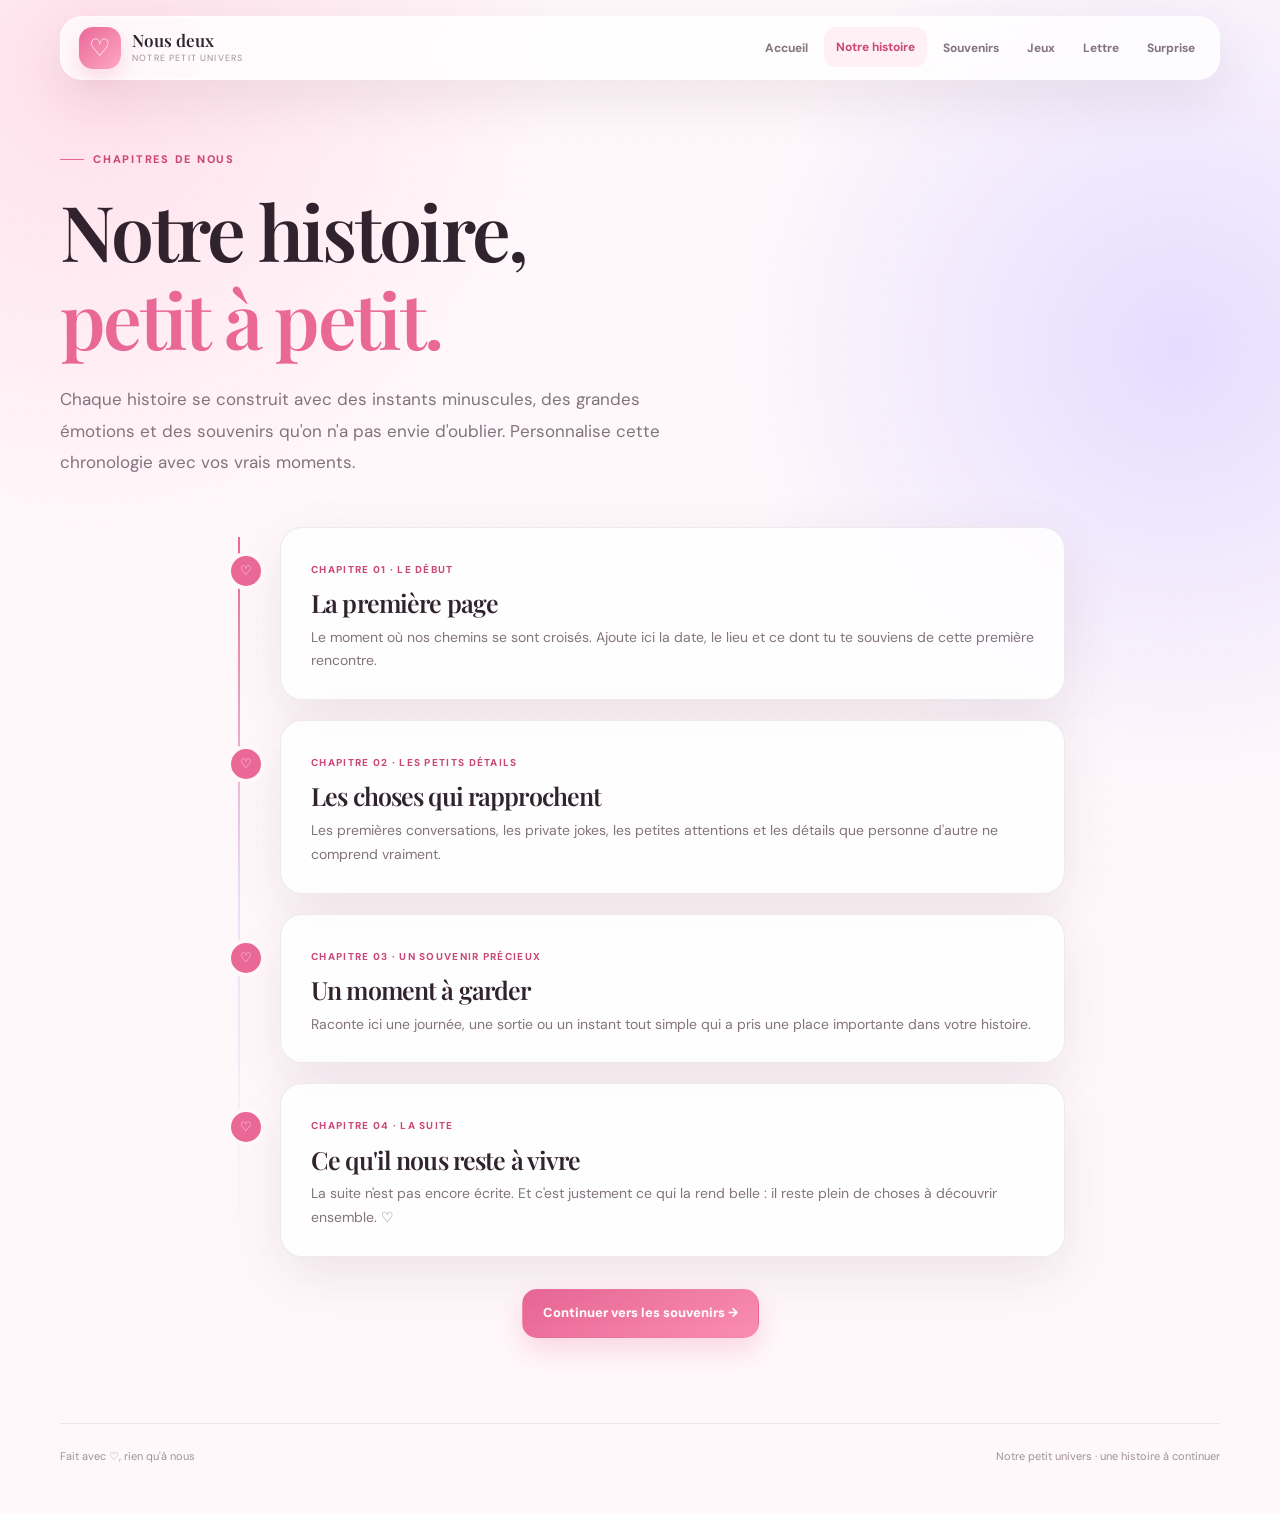
==== histoire.html @ 6bca6dd4 "Add files via upload" ====
<!doctype html><html lang="fr"><head><meta charset="utf-8"><meta name="viewport" content="width=device-width,initial-scale=1"><title>Notre histoire ♡</title><link rel="stylesheet" href="css/style.css"></head><body data-page="histoire"><main class="shell page"><header class="page-heading"><div class="eyebrow">chapitres de nous</div><h1>Notre histoire,<br><em>petit à petit.</em></h1><p class="lead">Chaque histoire se construit avec des instants minuscules, des grandes émotions et des souvenirs qu'on n'a pas envie d'oublier. Personnalise cette chronologie avec vos vrais moments.</p></header><section class="timeline"><article class="timeline-item"><span class="timeline-date">Chapitre 01 · Le début</span><h3>La première page</h3><p>Le moment où nos chemins se sont croisés. Ajoute ici la date, le lieu et ce dont tu te souviens de cette première rencontre.</p></article><article class="timeline-item"><span class="timeline-date">Chapitre 02 · Les petits détails</span><h3>Les choses qui rapprochent</h3><p>Les premières conversations, les private jokes, les petites attentions et les détails que personne d'autre ne comprend vraiment.</p></article><article class="timeline-item"><span class="timeline-date">Chapitre 03 · Un souvenir précieux</span><h3>Un moment à garder</h3><p>Raconte ici une journée, une sortie ou un instant tout simple qui a pris une place importante dans votre histoire.</p></article><article class="timeline-item"><span class="timeline-date">Chapitre 04 · La suite</span><h3>Ce qu'il nous reste à vivre</h3><p>La suite n'est pas encore écrite. Et c'est justement ce qui la rend belle : il reste plein de choses à découvrir ensemble. ♡</p></article></section><div style="text-align:center;margin-top:32px"><a class="btn btn-primary" href="souvenirs.html">Continuer vers les souvenirs →</a></div></main><script src="js/script.js"></script></body></html>
---- css/style.css ----
@import url('https://fonts.googleapis.com/css2?family=DM+Sans:wght@400;500;600;700&family=Playfair+Display:wght@500;600;700&display=swap');

/* =========================
   VARIABLES
========================= */

:root {
    --bg: #fff8fb;
    --ink: #30232d;
    --muted: #82737d;
    --pink: #e96896;
    --deep: #ca4778;
    --rose: #fff0f5;
    --lilac: #eee9ff;
    --line: rgba(48, 35, 45, .09);
    --glass: rgba(255, 255, 255, .78);
    --shadow: 0 18px 55px rgba(88, 49, 70, .10);
    --shadow2: 0 28px 90px rgba(88, 49, 70, .16);
    --r: 26px;
}

/* =========================
   BASE
========================= */

* {
    box-sizing: border-box;
    margin: 0;
    padding: 0;
}

html {
    scroll-behavior: smooth;
    scroll-padding-top: 110px;
}

body {
    min-height: 100vh;
    font: 16px/1.7 "DM Sans", sans-serif;
    color: var(--ink);
    background:
        radial-gradient(circle at 7% 5%, #ffe0eb 0, transparent 25%),
        radial-gradient(circle at 92% 23%, #e5ddff 0, transparent 27%),
        var(--bg);
    overflow-x: hidden;
}

body::before {
    content: "";
    position: fixed;
    inset: 0;
    pointer-events: none;
    opacity: .23;
    z-index: -1;
    background-image: radial-gradient(#e7a8bf .7px, transparent .7px);
    background-size: 19px 19px;
}

a {
    color: inherit;
    text-decoration: none;
}

button,
input {
    font: inherit;
}

button {
    cursor: pointer;
}

img {
    display: block;
    max-width: 100%;
}

::selection {
    background: var(--pink);
    color: white;
}

.shell {
    width: min(1160px, calc(100% - 40px));
    margin-inline: auto;
}

/* =========================
   HEADER ET NAVIGATION
========================= */

.site-header {
    position: fixed;
    z-index: 100;
    top: 16px;
    left: 50%;
    transform: translateX(-50%);
    width: min(1160px, calc(100% - 32px));
    display: flex;
    align-items: center;
    justify-content: space-between;
    gap: 15px;
    padding: 10px 12px 10px 18px;
    border: 1px solid #ffffffd9;
    border-radius: 22px;
    background: rgba(255, 255, 255, .78);
    backdrop-filter: blur(20px);
    box-shadow: var(--shadow);
    animation: drop .7s ease both;
}

.logo {
    display: flex;
    align-items: center;
    gap: 11px;
    flex-shrink: 0;
}

.logo-icon {
    width: 42px;
    height: 42px;
    display: grid;
    place-items: center;
    border-radius: 14px;
    color: white;
    background: linear-gradient(135deg, var(--pink), #ffa8c5);
    font-size: 24px;
    box-shadow: 0 9px 22px #e9689638;
}

.logo-text strong {
    display: block;
    font: 600 17px "Playfair Display", serif;
}

.logo-text small {
    display: block;
    color: #a18f99;
    font-size: 9px;
    letter-spacing: .13em;
    text-transform: uppercase;
}

.navigation {
    display: flex;
    align-items: center;
    gap: 4px;
}

.navigation a {
    padding: 10px 12px;
    border-radius: 12px;
    color: var(--muted);
    font-size: 12px;
    font-weight: 700;
    transition: .25s;
}

.navigation a:hover,
.navigation a.active {
    color: var(--deep);
    background: var(--rose);
    transform: translateY(-1px);
}

.menu-button {
    display: none;
    width: 42px;
    height: 42px;
    border: 0;
    border-radius: 13px;
    background: #f9edf2;
}

.menu-button span {
    display: block;
    width: 18px;
    height: 2px;
    margin: 4px auto;
    background: var(--ink);
    border-radius: 4px;
}

/* =========================
   STRUCTURE DES PAGES
========================= */

.page {
    min-height: calc(100vh - 100px);
    padding: 150px 0 85px;
}

.eyebrow {
    display: flex;
    align-items: center;
    gap: 9px;
    margin-bottom: 17px;
    color: var(--deep);
    font-size: 11px;
    font-weight: 800;
    letter-spacing: .16em;
    text-transform: uppercase;
}

.eyebrow::before {
    content: "";
    width: 24px;
    height: 1px;
    background: var(--pink);
}

h1,
h2,
h3 {
    font-family: "Playfair Display", serif;
    font-weight: 600;
    letter-spacing: -.035em;
    line-height: 1.15;
}

h1 {
    font-size: clamp(45px, 6vw, 78px);
}

h2 {
    font-size: clamp(34px, 4vw, 54px);
}

h3 {
    font-size: 25px;
}

em,
.accent {
    color: var(--pink);
    font-style: normal;
}

.lead {
    max-width: 650px;
    margin-top: 22px;
    color: var(--muted);
    font-size: 17px;
    line-height: 1.85;
}

.page-heading {
    max-width: 760px;
    margin-bottom: 48px;
}

/* =========================
   BOUTONS
========================= */

.btn {
    display: inline-flex;
    align-items: center;
    justify-content: center;
    gap: 10px;
    min-height: 49px;
    padding: 0 20px;
    border: 1px solid transparent;
    border-radius: 15px;
    font-size: 13px;
    font-weight: 800;
    transition: transform .25s, box-shadow .25s, background .25s;
}

.btn:hover {
    transform: translateY(-3px);
}

.btn-primary {
    color: white;
    background: linear-gradient(135deg, var(--pink), #fa8db1);
    box-shadow: 0 12px 27px #e968963d;
}

.btn-primary:hover {
    box-shadow: 0 16px 34px #e9689655;
}

.btn-light {
    background: white;
    border-color: var(--line);
    box-shadow: var(--shadow);
}

.btn-soft {
    color: var(--deep);
    background: var(--rose);
}

/* =========================
   PAGE D'ACCUEIL
========================= */

.hero {
    display: grid;
    grid-template-columns: 1.03fr .97fr;
    align-items: center;
    gap: 70px;
    min-height: 560px;
}

.hero h1 {
    font-size: clamp(48px, 6.4vw, 82px);
}

.hero-buttons {
    display: flex;
    flex-wrap: wrap;
    gap: 12px;
    margin-top: 30px;
}

.hero-stats {
    display: flex;
    flex-wrap: wrap;
    gap: 28px;
    margin-top: 42px;
}

.hero-stat strong {
    display: block;
    color: var(--pink);
    font: 600 25px "Playfair Display", serif;
}

.hero-stat span {
    color: #a18f99;
    font-size: 10px;
    font-weight: 800;
    letter-spacing: .07em;
    text-transform: uppercase;
}

/* Cadre photo d'accueil */

.hero-visual {
    position: relative;
    min-height: 510px;
    display: grid;
    place-items: center;
}

.photo-frame {
    position: relative;
    width: min(390px, 78%);
    aspect-ratio: .82;
    padding: 11px;
    border: 1px solid white;
    background: white;
    border-radius: 30px;
    box-shadow: var(--shadow2);
    transform: rotate(3deg);
    transition: transform .5s;
}

.photo-frame:hover {
    transform: rotate(0) translateY(-7px);
}

.photo-placeholder {
    position: relative;
    display: block;
    width: 100%;
    height: 100%;
    padding: 0;
    overflow: hidden;
    border-radius: 22px;
    background:
        radial-gradient(circle at 25% 20%, #ffd9e7, transparent 35%),
        radial-gradient(circle at 75% 80%, #ded5ff, transparent 38%),
        #fff4f8;
}

.photo-placeholder img {
    display: block;
    width: 100%;
    height: 100%;
    object-fit: cover;
    object-position: center;
    border-radius: inherit;
}

.photo-placeholder img.focus-top {
    object-position: center 30%;
}

.photo-placeholder .big-heart {
    color: #e9689677;
    font-size: 100px;
    line-height: 1;
    animation: heartbeat 2.7s ease-in-out infinite;
}

.photo-placeholder strong {
    margin-top: 18px;
    font: 600 25px "Playfair Display", serif;
}

.photo-placeholder p {
    margin-top: 7px;
    color: #9c8a95;
    font-size: 12px;
}

/* Cartes flottantes */

.float-card {
    position: absolute;
    z-index: 2;
    display: flex;
    align-items: center;
    gap: 11px;
    padding: 13px 16px;
    border: 1px solid #ffffffd9;
    border-radius: 17px;
    background: #ffffffdf;
    backdrop-filter: blur(14px);
    box-shadow: var(--shadow);
    animation: float 4s ease-in-out infinite;
}

.float-card.one {
    top: 13%;
    left: 0;
}

.float-card.two {
    right: 0;
    bottom: 15%;
    animation-delay: -2s;
}

.float-icon {
    width: 36px;
    height: 36px;
    display: grid;
    place-items: center;
    border-radius: 12px;
    background: var(--rose);
    color: var(--deep);
}

.float-card b,
.float-card small {
    display: block;
}

.float-card b {
    font-size: 12px;
}

.float-card small {
    color: #a18f99;
    font-size: 10px;
}

/* =========================
   BLOCS ET CARTES
========================= */

.feature-grid,
.card-grid {
    display: grid;
    grid-template-columns: repeat(3, minmax(0, 1fr));
    gap: 17px;
}

.feature-strip {
    display: grid;
    grid-template-columns: repeat(3, minmax(0, 1fr));
    overflow: hidden;
    margin-top: 25px;
    border: 1px solid var(--line);
    border-radius: 22px;
    background: #ffffffc9;
    box-shadow: var(--shadow);
}

.feature {
    display: flex;
    align-items: center;
    gap: 14px;
    padding: 22px;
}

.feature + .feature {
    border-left: 1px solid var(--line);
}

.feature-icon {
    width: 43px;
    height: 43px;
    flex-shrink: 0;
    display: grid;
    place-items: center;
    border-radius: 14px;
    background: var(--rose);
    color: var(--deep);
    font-weight: 800;
}

.feature b,
.feature small {
    display: block;
}

.feature b {
    font-size: 13px;
}

.feature small {
    margin-top: 4px;
    color: #a18f99;
    font-size: 10px;
}

.card {
    padding: 27px;
    border: 1px solid var(--line);
    border-radius: 24px;
    background: #ffffffd9;
    box-shadow: var(--shadow);
    transition: transform .3s, box-shadow .3s;
}

.card:hover {
    transform: translateY(-6px);
    box-shadow: var(--shadow2);
}

.card p {
    margin: 10px 0 20px;
    color: var(--muted);
    font-size: 14px;
}

.card-icon {
    width: 56px;
    height: 56px;
    display: grid;
    place-items: center;
    margin-bottom: 20px;
    border-radius: 18px;
    background: var(--rose);
    color: var(--deep);
    font-size: 25px;
}

.card .btn {
    margin-top: 5px;
}

/* =========================
   CHRONOLOGIE
========================= */

.timeline {
    position: relative;
    max-width: 850px;
    margin: auto;
}

.timeline::before {
    content: "";
    position: absolute;
    top: 10px;
    bottom: 10px;
    left: 23px;
    width: 2px;
    background: linear-gradient(var(--pink), #e9dff5, transparent);
}

.timeline-item {
    position: relative;
    margin: 0 0 20px 65px;
    padding: 26px 30px;
    border: 1px solid var(--line);
    border-radius: 22px;
    background: #ffffffd9;
    box-shadow: var(--shadow);
}

.timeline-item::before {
    content: "♡";
    position: absolute;
    top: 24px;
    left: -54px;
    width: 30px;
    height: 30px;
    display: grid;
    place-items: center;
    border: 4px solid var(--bg);
    border-radius: 50%;
    background: var(--pink);
    color: white;
    font-size: 13px;
}

.timeline-date {
    color: var(--deep);
    font-size: 10px;
    font-weight: 800;
    letter-spacing: .13em;
    text-transform: uppercase;
}

.timeline-item h3 {
    margin: 8px 0;
}

.timeline-item p {
    color: var(--muted);
    font-size: 14px;
}

/* =========================
   GALERIE DE SOUVENIRS
========================= */

.gallery {
    display: grid;
    grid-template-columns: 1.2fr .8fr .8fr;
    grid-auto-rows: 245px;
    gap: 17px;
    align-items: stretch;
}

.gallery .memory {
    position: relative;
    display: flex;
    flex-direction: column;
    min-width: 0;
    min-height: 0;
    overflow: hidden;
    border: 1px solid var(--line);
    border-radius: 23px;
    background: white;
    box-shadow: var(--shadow);
    transition: transform .3s, box-shadow .3s;
}

.gallery .memory:hover {
    transform: translateY(-5px);
    box-shadow: var(--shadow2);
}

.gallery .memory.large {
    grid-row: span 2;
}

.gallery .memory.wide {
    grid-column: span 2;
}

/* Les photos remplissent l'espace disponible sans être déformées */

.gallery .memory-art {
    display: block;
    width: 100%;
    height: auto;
    min-height: 0;
    flex: 1 1 auto;
    object-fit: cover;
    object-position: center;
    font-size: initial;
    color: transparent;
    background: linear-gradient(135deg, #f4bdd2, #cbbfff);
}

/* Fonds de secours si une photo ne charge pas */

.gallery .memory:nth-child(1) .memory-art {
    background-color: #f4bdd2;
}

.gallery .memory:nth-child(2) .memory-art {
    background-color: #d7caff;
}

.gallery .memory:nth-child(3) .memory-art {
    background-color: #ffe0b8;
}

.gallery .memory:nth-child(4) .memory-art {
    background-color: #e0d6ff;
}

/* Texte sous les images */

.gallery .memory-info {
    position: relative;
    z-index: 1;
    flex: 0 0 auto;
    padding: 12px 17px 15px;
    background: white;
}

.gallery .memory-info small {
    display: block;
    color: var(--deep);
    font-size: 9px;
    font-weight: 800;
    letter-spacing: .12em;
    text-transform: uppercase;
}

.gallery .memory-info h2,
.gallery .memory-info h3 {
    margin-top: 2px;
    font: 600 17px/1.4 "Playfair Display", serif;
    letter-spacing: normal;
}

.gallery .memory-info p {
    margin-top: 3px;
    color: var(--muted);
    font-size: 12px;
}

/* =========================
   LETTRE
========================= */

.letter-layout {
    display: grid;
    grid-template-columns: .7fr 1.3fr;
    align-items: start;
    gap: 70px;
}

.letter-intro {
    position: sticky;
    top: 140px;
}

.letter-intro p {
    margin-top: 18px;
    color: var(--muted);
}

.letter {
    position: relative;
    padding: 45px;
    border: 1px solid #e9689625;
    border-radius: 28px;
    background: linear-gradient(135deg, #fff, #fff2f7);
    box-shadow: var(--shadow2);
}

.letter::after {
    content: "♡";
    position: absolute;
    top: 10px;
    right: 24px;
    color: #e968961c;
    font: 100px Georgia, serif;
}

.letter-header {
    position: relative;
    display: flex;
    justify-content: space-between;
    gap: 12px;
    padding-bottom: 18px;
    margin-bottom: 25px;
    border-bottom: 1px solid var(--line);
    color: #a18f99;
    font-size: 10px;
    font-weight: 800;
    letter-spacing: .1em;
    text-transform: uppercase;
}

.letter p {
    position: relative;
    margin-bottom: 18px;
    color: #675762;
    font: 17px/1.9 "Playfair Display", serif;
}

.signature {
    position: relative;
    margin-top: 30px;
    color: var(--deep);
    font: 25px "Playfair Display", serif;
}

/* =========================
   ESPACE JEUX
========================= */

.game-hub {
    display: grid;
    grid-template-columns: repeat(3, minmax(0, 1fr));
    gap: 18px;
}

.game-card {
    display: flex;
    flex-direction: column;
    min-height: 320px;
}

.game-number {
    color: #a18f99;
    font-size: 10px;
    font-weight: 800;
    letter-spacing: .15em;
}

.game-card h3 {
    font-size: 27px;
}

.game-card p {
    flex: 1;
}

.game-panel {
    margin-top: 28px;
    padding: clamp(20px, 4vw, 38px);
    border: 1px solid var(--line);
    border-radius: 28px;
    background: #ffffffdf;
    box-shadow: var(--shadow2);
    animation: rise .45s ease both;
}

.panel-top {
    display: flex;
    align-items: flex-start;
    justify-content: space-between;
    gap: 20px;
    margin-bottom: 22px;
}

.panel-top p {
    color: var(--muted);
    font-size: 13px;
}

.pill {
    display: inline-flex;
    padding: 6px 11px;
    border-radius: 999px;
    background: var(--rose);
    color: var(--deep);
    font-size: 10px;
    font-weight: 800;
    letter-spacing: .08em;
    text-transform: uppercase;
}

.progress {
    height: 7px;
    overflow: hidden;
    margin: 15px 0 25px;
    border-radius: 99px;
    background: #f5e7ee;
}

.progress span {
    display: block;
    width: 0;
    height: 100%;
    border-radius: inherit;
    background: linear-gradient(90deg, var(--pink), #b4a4ff);
    transition: width .35s;
}

.question {
    margin-bottom: 22px;
    font: 600 clamp(23px, 3vw, 32px)/1.25 "Playfair Display", serif;
}

.answers {
    display: grid;
    grid-template-columns: repeat(2, minmax(0, 1fr));
    gap: 12px;
}

.answer {
    min-height: 62px;
    padding: 15px 18px;
    border: 1px solid var(--line);
    border-radius: 16px;
    background: white;
    color: var(--ink);
    text-align: left;
    transition: .2s;
}

.answer:hover:not(:disabled) {
    border-color: #e9689680;
    background: #fff5f8;
    transform: translateY(-2px);
}

.answer.correct {
    border-color: #66b98d;
    background: #effbf4;
}

.answer.wrong {
    border-color: #e47d91;
    background: #fff0f2;
}

.answer:disabled {
    cursor: default;
}

.game-actions {
    display: flex;
    align-items: center;
    justify-content: space-between;
    flex-wrap: wrap;
    gap: 12px;
    margin-top: 22px;
}

.feedback {
    min-height: 25px;
    margin-top: 14px;
    color: var(--muted);
    font-size: 13px;
}

.score-card {
    padding: 25px;
    text-align: center;
}

.score-emoji {
    font-size: 55px;
}

.score-card h3 {
    margin: 12px 0;
}

/* =========================
   JEU DE MÉMOIRE
========================= */

.memory-board {
    display: grid;
    grid-template-columns: repeat(4, minmax(0, 1fr));
    max-width: 690px;
    gap: 12px;
    margin: 20px auto;
}

.memory-card {
    position: relative;
    display: grid;
    place-items: center;
    aspect-ratio: .88;
    overflow: hidden;
    border: 1px solid #f0dce6;
    border-radius: 17px;
    background: linear-gradient(145deg, #fff, #fff1f6);
    box-shadow: 0 8px 20px #69364c0d;
    font-size: clamp(24px, 4vw, 38px);
    transition: transform .25s, background .25s;
}

.memory-card::before {
    content: "♡";
    position: absolute;
    color: #e9689680;
    font-size: 36px;
    transition: opacity .2s;
}

.memory-card span {
    opacity: 0;
    transform: scale(.6);
    transition: .2s;
}

.memory-card.flipped {
    background: linear-gradient(145deg, #f5edff, #fff0f6);
}

.memory-card.flipped::before,
.memory-card.matched::before {
    opacity: 0;
}

.memory-card.flipped span,
.memory-card.matched span {
    opacity: 1;
    transform: scale(1);
}

.memory-card.matched {
    border-color: #a9dfbf;
    background: #f0fbf4;
    cursor: default;
}

/* =========================
   LABYRINTHE
========================= */

.maze-wrap {
    display: grid;
    grid-template-columns: minmax(0, 1fr) 220px;
    align-items: center;
    gap: 25px;
}

.maze-grid {
    display: grid;
    grid-template-columns: repeat(11, minmax(0, 1fr));
    width: 100%;
    max-width: 590px;
    gap: 4px;
    padding: 10px;
    margin: auto;
    border-radius: 18px;
    background: #f3eaf2;
}

.maze-cell {
    display: grid;
    place-items: center;
    min-width: 0;
    aspect-ratio: 1;
    border-radius: 5px;
    background: white;
    font-size: clamp(10px, 2vw, 20px);
}

.maze-cell.wall {
    background: #d9cde0;
}

.maze-cell.player {
    background: #f9c4d8;
    box-shadow: inset 0 0 0 2px #e96896;
}

.maze-cell.goal {
    background: #e6dcff;
}

.maze-controls {
    display: grid;
    grid-template-columns: repeat(3, 1fr);
    max-width: 190px;
    gap: 8px;
    margin: 18px auto;
}

.maze-controls button {
    height: 48px;
    border: 1px solid var(--line);
    border-radius: 13px;
    background: white;
    box-shadow: 0 5px 12px #69364c0c;
}

.maze-controls button:hover {
    background: var(--rose);
}

.maze-controls .up {
    grid-column: 2;
}

.maze-controls .left {
    grid-column: 1;
    grid-row: 2;
}

.maze-controls .down {
    grid-column: 2;
    grid-row: 2;
}

.maze-controls .right {
    grid-column: 3;
    grid-row: 2;
}

.maze-side {
    padding: 20px;
    border-radius: 20px;
    background: linear-gradient(145deg, #fff3f7, #f3efff);
}

.maze-side strong {
    font: 600 28px "Playfair Display", serif;
}

.maze-side p {
    margin: 8px 0 16px;
    color: var(--muted);
    font-size: 13px;
}

/* =========================
   PAGE SECRÈTE
========================= */

.secret-box {
    max-width: 700px;
    margin: 30px auto 0;
    padding: 45px 25px;
    border: 1px solid var(--line);
    border-radius: 28px;
    background: #ffffffd9;
    box-shadow: var(--shadow2);
    text-align: center;
}

.secret-heart {
    width: 95px;
    height: 95px;
    display: grid;
    place-items: center;
    margin: 0 auto 25px;
    border-radius: 28px;
    background: var(--rose);
    color: var(--pink);
    font-size: 47px;
    animation: heartbeat 2.5s infinite;
}

.secret-box p {
    max-width: 480px;
    margin: 16px auto 24px;
    color: var(--muted);
}

.secret-message {
    padding: 25px;
    border-radius: 18px;
    background: linear-gradient(135deg, #fff1f6, #f1edff);
    color: var(--deep);
    font: 600 25px "Playfair Display", serif;
}

/* =========================
   PIED DE PAGE
========================= */

.footer {
    display: flex;
    justify-content: space-between;
    gap: 12px;
    width: min(1160px, calc(100% - 40px));
    margin: 0 auto 25px;
    padding: 23px 0;
    border-top: 1px solid var(--line);
    color: #a18f99;
    font-size: 11px;
}

/* =========================
   ANIMATIONS
========================= */

.reveal {
    opacity: 0;
    transform: translateY(20px);
    transition: opacity .7s, transform .7s;
}

.reveal.visible {
    opacity: 1;
    transform: translateY(0);
}

.to-top {
    position: fixed;
    z-index: 20;
    right: 20px;
    bottom: 20px;
    width: 44px;
    height: 44px;
    border: 1px solid var(--line);
    border-radius: 15px;
    background: #ffffffd9;
    box-shadow: var(--shadow);
    color: var(--deep);
    opacity: 0;
    pointer-events: none;
    transform: translateY(10px);
    transition: .25s;
}

.to-top.show {
    opacity: 1;
    pointer-events: auto;
    transform: translateY(0);
}

.heart-particle {
    position: fixed;
    z-index: 999;
    pointer-events: none;
    color: var(--pink);
    animation: particle 1.2s ease-out forwards;
}

@keyframes drop {
    from {
        opacity: 0;
        transform: translate(-50%, -15px);
    }

    to {
        opacity: 1;
        transform: translate(-50%, 0);
    }
}

@keyframes float {
    0%, 100% {
        transform: translateY(0);
    }

    50% {
        transform: translateY(-10px);
    }
}

@keyframes heartbeat {
    0%, 100% {
        transform: scale(1);
    }

    12% {
        transform: scale(1.07);
    }

    24% {
        transform: scale(1);
    }
}

@keyframes rise {
    from {
        opacity: 0;
        transform: translateY(12px);
    }

    to {
        opacity: 1;
        transform: translateY(0);
    }
}

@keyframes particle {
    to {
        opacity: 0;
        transform: translateY(-80px) rotate(25deg) scale(.5);
    }
}

/* Réduction des animations si souhaitée par l'utilisateur */

@media (prefers-reduced-motion: reduce) {
    *,
    *::before,
    *::after {
        scroll-behavior: auto !important;
        animation-duration: .01ms !important;
        animation-iteration-count: 1 !important;
        transition-duration: .01ms !important;
    }

    .reveal {
        opacity: 1;
        transform: none;
    }
}

/* =========================
   TABLETTES
========================= */

@media (max-width: 900px) {
    .hero {
        grid-template-columns: 1fr;
        gap: 20px;
        text-align: center;
    }

    .hero .eyebrow {
        justify-content: center;
    }

    .hero .lead {
        margin-inline: auto;
    }

    .hero-buttons,
    .hero-stats {
        justify-content: center;
    }

    .hero-visual {
        min-height: 470px;
    }

    .feature-grid,
    .feature-strip,
    .game-hub,
    .card-grid {
        grid-template-columns: 1fr;
    }

    .feature + .feature {
        border-top: 1px solid var(--line);
        border-left: 0;
    }

    .letter-layout {
        grid-template-columns: 1fr;
        gap: 28px;
    }

    .letter-intro {
        position: static;
    }

    .maze-wrap {
        grid-template-columns: 1fr;
    }

    .maze-side {
        text-align: center;
    }

    .maze-controls {
        margin-inline: auto;
    }
}

/* =========================
   MOBILES
========================= */

@media (max-width: 760px) {
    .site-header {
        top: 9px;
        width: calc(100% - 18px);
    }

    .menu-button {
        display: block;
        flex-shrink: 0;
    }

    .navigation {
        position: absolute;
        top: calc(100% + 8px);
        right: 0;
        left: 0;
        display: none;
        flex-direction: column;
        align-items: stretch;
        padding: 8px;
        border: 1px solid var(--line);
        border-radius: 18px;
        background: #fffffff5;
        box-shadow: var(--shadow);
        backdrop-filter: blur(20px);
    }

    .navigation.open {
        display: flex;
    }

    .navigation a {
        text-align: center;
        font-size: 13px;
    }

    .page {
        padding-top: 125px;
    }

    .gallery {
        grid-template-columns: repeat(2, minmax(0, 1fr));
        grid-auto-rows: 210px;
    }

    .gallery .memory.large {
        grid-row: span 1;
    }

    .gallery .memory.wide {
        grid-column: span 2;
    }

    .answers {
        grid-template-columns: repeat(2, minmax(0, 1fr));
    }

    .hero-visual {
        min-height: 420px;
    }

    .photo-frame {
        width: min(330px, 75%);
    }

    .float-card.one {
        left: 0;
    }

    .float-card.two {
        right: 0;
    }
}

/* =========================
   PETITS MOBILES
========================= */

@media (max-width: 520px) {
    .shell {
        width: calc(100% - 26px);
    }

    .page {
        padding-top: 118px;
        padding-bottom: 60px;
    }

    .hero h1 {
        font-size: clamp(43px, 12vw, 60px);
    }

    .lead {
        font-size: 15px;
    }

    .hero-visual {
        min-height: 360px;
    }

    .photo-frame {
        width: 70%;
        min-width: 220px;
    }

    .photo-placeholder .big-heart {
        font-size: 75px;
    }

    .float-card {
        padding: 10px 11px;
    }

    .float-card b {
        font-size: 10px;
    }

    .float-card small {
        font-size: 9px;
    }

    .hero-stats {
        gap: 18px;
    }

    .hero-stat span {
        font-size: 9px;
    }

    .gallery {
        grid-template-columns: 1fr;
        grid-auto-rows: 260px;
    }

    .gallery .memory.large,
    .gallery .memory.wide {
        grid-row: auto;
        grid-column: auto;
    }

    .gallery .memory-art {
        min-height: 0;
    }

    .letter {
        padding: 28px 22px;
    }

    .letter p {
        font-size: 15px;
    }

    .answers {
        grid-template-columns: 1fr;
    }

    .memory-board {
        gap: 7px;
    }

    .memory-card {
        border-radius: 11px;
    }

    .maze-grid {
        gap: 2px;
        padding: 5px;
    }

    .maze-cell {
        border-radius: 3px;
    }

    .footer {
        flex-direction: column;
    }

    .timeline-item {
        margin-left: 45px;
        padding: 21px;
    }

    .timeline::before {
        left: 14px;
    }

    .timeline-item::before {
        left: -43px;
        width: 25px;
        height: 25px;
    }

    .game-panel {
        padding: 18px;
    }

    .panel-top {
        flex-direction: column;
    }

    .game-actions {
        align-items: stretch;
    }

    .game-actions .btn {
        flex: 1;
    }
}
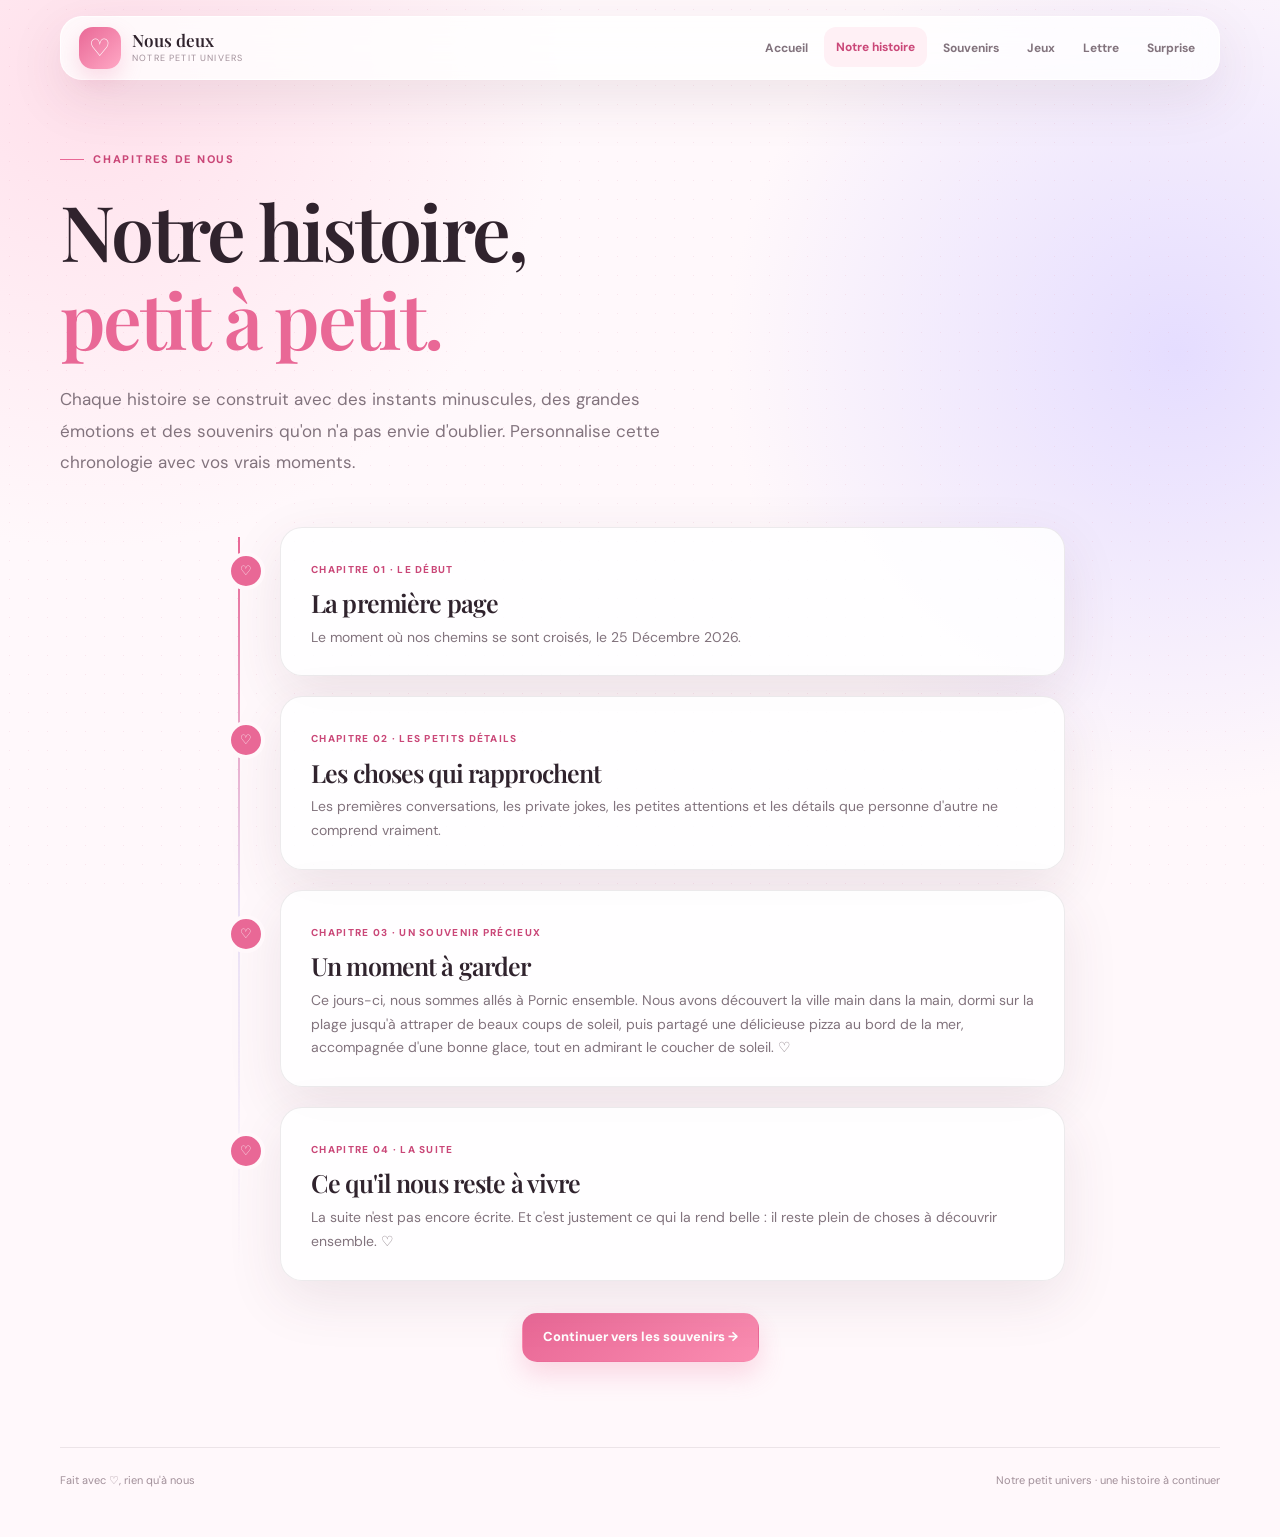
==== commit 4958a5ae: "Update histoire.html" ====
--- a/histoire.html
+++ b/histoire.html
@@ -1 +1,137 @@
-<!doctype html><html lang="fr"><head><meta charset="utf-8"><meta name="viewport" content="width=device-width,initial-scale=1"><title>Notre histoire ♡</title><link rel="stylesheet" href="css/style.css"></head><body data-page="histoire"><main class="shell page"><header class="page-heading"><div class="eyebrow">chapitres de nous</div><h1>Notre histoire,<br><em>petit à petit.</em></h1><p class="lead">Chaque histoire se construit avec des instants minuscules, des grandes émotions et des souvenirs qu'on n'a pas envie d'oublier. Personnalise cette chronologie avec vos vrais moments.</p></header><section class="timeline"><article class="timeline-item"><span class="timeline-date">Chapitre 01 · Le début</span><h3>La première page</h3><p>Le moment où nos chemins se sont croisés. Ajoute ici la date, le lieu et ce dont tu te souviens de cette première rencontre.</p></article><article class="timeline-item"><span class="timeline-date">Chapitre 02 · Les petits détails</span><h3>Les choses qui rapprochent</h3><p>Les premières conversations, les private jokes, les petites attentions et les détails que personne d'autre ne comprend vraiment.</p></article><article class="timeline-item"><span class="timeline-date">Chapitre 03 · Un souvenir précieux</span><h3>Un moment à garder</h3><p>Raconte ici une journée, une sortie ou un instant tout simple qui a pris une place importante dans votre histoire.</p></article><article class="timeline-item"><span class="timeline-date">Chapitre 04 · La suite</span><h3>Ce qu'il nous reste à vivre</h3><p>La suite n'est pas encore écrite. Et c'est justement ce qui la rend belle : il reste plein de choses à découvrir ensemble. ♡</p></article></section><div style="text-align:center;margin-top:32px"><a class="btn btn-primary" href="souvenirs.html">Continuer vers les souvenirs →</a></div></main><script src="js/script.js"></script></body></html>+
+<!DOCTYPE html>
+<html lang="fr">
+
+<head>
+    <meta charset="UTF-8">
+    <meta name="viewport" content="width=device-width, initial-scale=1.0">
+
+    <title>Notre histoire ♡</title>
+
+    <link rel="stylesheet" href="css/style.css">
+</head>
+
+<body data-page="histoire">
+
+    <main class="shell page">
+
+        <!-- EN-TÊTE DE LA PAGE -->
+        <header class="page-heading">
+
+            <div class="eyebrow">
+                Chapitres de nous
+            </div>
+
+            <h1>
+                Notre histoire,<br>
+                <em>petit à petit.</em>
+            </h1>
+
+            <p class="lead">
+                Chaque histoire se construit avec des instants minuscules,
+                des grandes émotions et des souvenirs qu'on n'a pas envie
+                d'oublier. Personnalise cette chronologie avec vos vrais moments.
+            </p>
+
+        </header>
+
+
+        <!-- CHRONOLOGIE DE NOTRE HISTOIRE -->
+        <section class="timeline">
+
+            <!-- CHAPITRE 01 -->
+            <article class="timeline-item">
+
+                <span class="timeline-date">
+                    Chapitre 01 · Le début
+                </span>
+
+                <h3>
+                    La première page
+                </h3>
+
+                <p>
+                    Le moment où nos chemins se sont croisés,
+                    le 25 Décembre 2026.
+                </p>
+
+            </article>
+
+
+            <!-- CHAPITRE 02 -->
+            <article class="timeline-item">
+
+                <span class="timeline-date">
+                    Chapitre 02 · Les petits détails
+                </span>
+
+                <h3>
+                    Les choses qui rapprochent
+                </h3>
+
+                <p>
+                    Les premières conversations, les private jokes,
+                    les petites attentions et les détails que personne
+                    d'autre ne comprend vraiment.
+                </p>
+
+            </article>
+
+
+            <!-- CHAPITRE 03 -->
+            <article class="timeline-item">
+
+                <span class="timeline-date">
+                    Chapitre 03 · Un souvenir précieux
+                </span>
+
+                <h3>
+                    Un moment à garder
+                </h3>
+
+                <p>
+                    Ce jours-ci, nous sommes allés à Pornic ensemble. Nous avons découvert la ville main dans la main, dormi sur la plage jusqu'à attraper de beaux coups de soleil, puis partagé une délicieuse pizza au bord de la mer, accompagnée d'une bonne glace, tout en admirant le coucher de soleil. ♡
+                </p>
+
+            </article>
+
+
+            <!-- CHAPITRE 04 -->
+            <article class="timeline-item">
+
+                <span class="timeline-date">
+                    Chapitre 04 · La suite
+                </span>
+
+                <h3>
+                    Ce qu'il nous reste à vivre
+                </h3>
+
+                <p>
+                    La suite n'est pas encore écrite.
+                    Et c'est justement ce qui la rend belle :
+                    il reste plein de choses à découvrir ensemble. ♡
+                </p>
+
+            </article>
+
+        </section>
+
+
+        <!-- BOUTON VERS LA GALERIE -->
+        <div style="text-align: center; margin-top: 32px;">
+
+            <a class="btn btn-primary" href="souvenirs.html">
+                Continuer vers les souvenirs →
+            </a>
+
+        </div>
+
+    </main>
+
+
+    <!-- SCRIPT JAVASCRIPT -->
+    <script src="js/script.js"></script>
+
+</body>
+</html>
